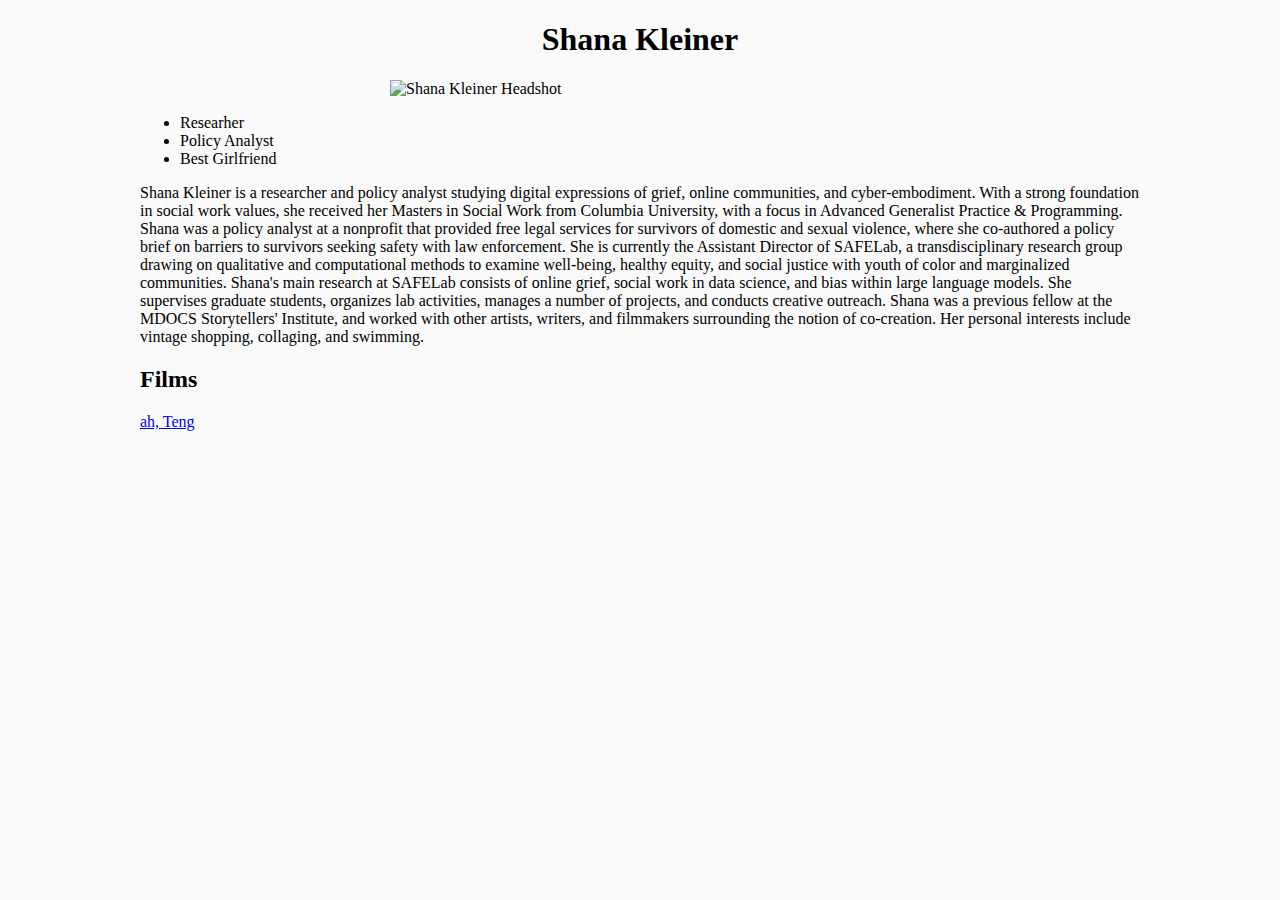
==== index.html @ 78079eb0 "Init + Skeleton" ====
<!DOCTYPE html>
<html lang="en">
<head>
    <meta charset="UTF-8">
    <meta name="viewport" content="width=device-width, initial-scale=1.0">
    <title>Shana Kleiner</title>
    <link rel="stylesheet" href="css/styles.css">
</head>
<body>
    
    <h1>Shana Kleiner</h1>
    
    <img src="images/headshot.jpg" alt="Shana Kleiner Headshot">
    
    <ul>
        <li>Researher</li>
        <li>Policy Analyst</li>
        <li>Best Girlfriend</li>
    </ul>
    
    <p>Shana Kleiner is a researcher and policy analyst studying digital expressions of grief, online communities, and cyber-embodiment. With a strong foundation in social work values, she received her Masters in Social Work from Columbia University, with a focus in Advanced Generalist Practice & Programming. Shana was a policy analyst at a nonprofit that provided free legal services for survivors of domestic and sexual violence, where she co-authored a policy brief on barriers to survivors seeking safety with law enforcement. She is currently the Assistant Director of SAFELab, a transdisciplinary research group drawing on qualitative and computational methods to examine well-being, healthy equity, and social justice with youth of color and marginalized communities. Shana's main research at SAFELab consists of online grief, social work in data science, and bias within large language models. She supervises graduate students, organizes lab activities, manages a number of projects, and conducts creative outreach. Shana was a previous fellow at the MDOCS Storytellers' Institute, and worked with other artists, writers, and filmmakers surrounding the notion of co-creation. Her personal interests include vintage shopping, collaging, and swimming. </p>

    <h2>Films</h2>
    <a href="https://mdocs.skidmore.edu/storytellers/shift/shift-shana-kleiner/">
        ah, Teng
    </a>
</body>
</html>
---- css/styles.css ----
html {
    background-color: #fafafa;
  }

body{
    width: 1000px;
    margin: 0 auto;

}

h1{
    text-align: center;
}

img{
    display: block;
    margin: 0 auto;
    width: 50%;
    height: auto;
}
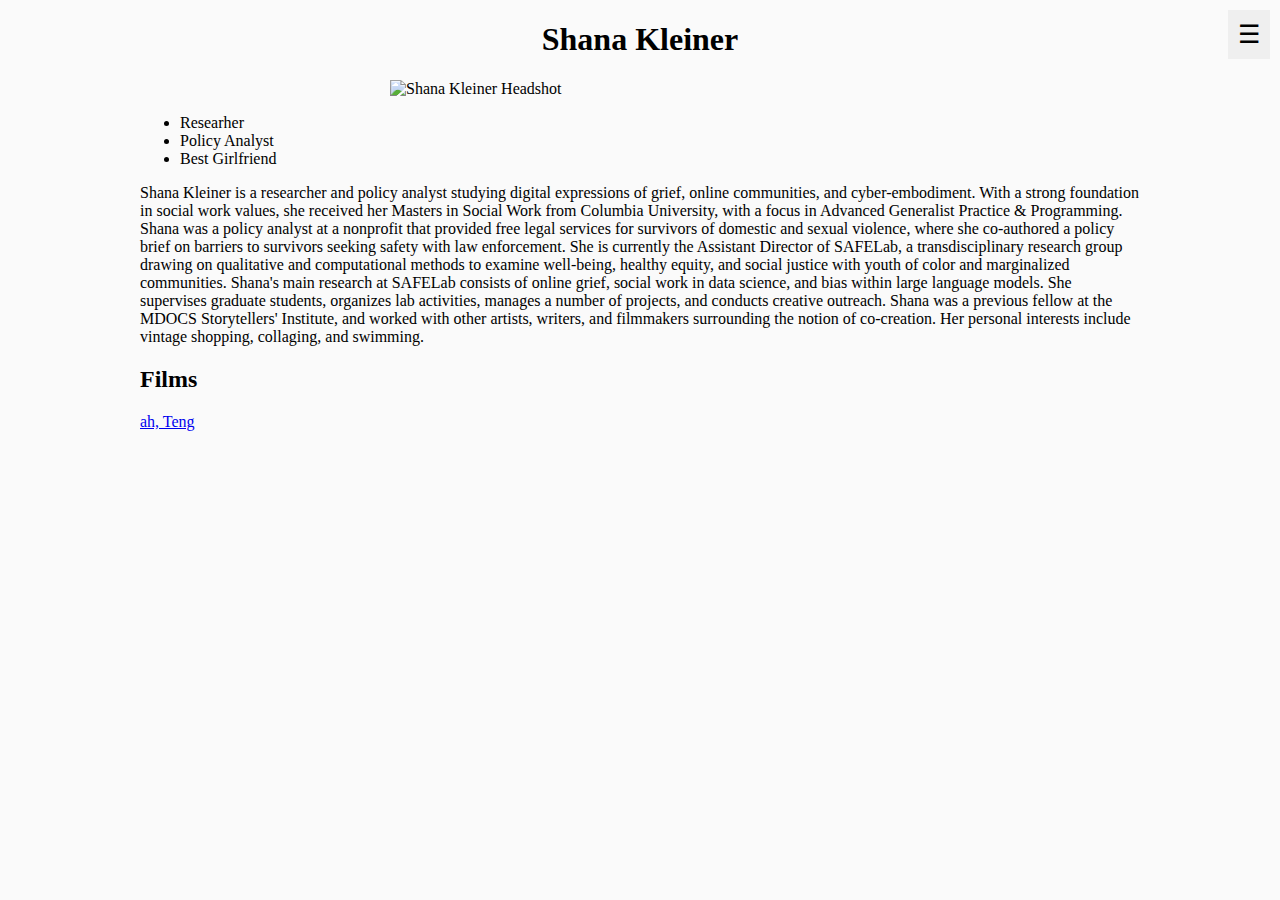
==== commit 1297e883: "Menu Bar and Pages added" ====
--- a/index.html
+++ b/index.html
@@ -5,6 +5,7 @@
     <meta name="viewport" content="width=device-width, initial-scale=1.0">
     <title>Shana Kleiner</title>
     <link rel="stylesheet" href="css/styles.css">
+    <script src="https://code.jquery.com/jquery-3.6.0.min.js"></script>
 </head>
 <body>
     
@@ -24,5 +25,9 @@
     <a href="https://mdocs.skidmore.edu/storytellers/shift/shift-shana-kleiner/">
         ah, Teng
     </a>
+
+    <div id="menu-container"></div>
+    
+    <script src="js/script.js"></script>
 </body>
 </html>--- a/css/styles.css
+++ b/css/styles.css
@@ -17,4 +17,56 @@
     margin: 0 auto;
     width: 50%;
     height: auto;
+}
+
+/* Position Menu Button at Top Right */
+#menu-btn {
+    font-size: 25px;
+    padding: 10px;
+    border: none;
+    color: black;
+    cursor: pointer;
+    position: fixed;
+    top: 10px;
+    right: 10px;  /* Moves the button to the right side */
+    z-index: 1000;
+}
+
+/* Side Menu Styling */
+.menu {
+    height: 100%;
+    width: 0;
+    position: fixed;
+    top: 0;
+    right: 0;  /* Change from left to right */
+    background: white;
+    overflow-x: hidden;
+    transition: 0.4s;
+    padding-top: 60px;
+}
+
+/* Menu Links */
+.menu a {
+    padding: 15px;
+    text-decoration: none;
+    font-size: 20px;
+    color: black;
+    display: block;
+    transition: 0.3s;
+}
+
+.menu a:hover {
+    background: #575757;
+}
+
+/* Close Button (Inside Menu) */
+#close-btn {
+    position: absolute;
+    top: 10px;
+    left: 20px;
+    font-size: 30px;
+    background: none;
+    border: none;
+    color: black;
+    cursor: pointer;
 }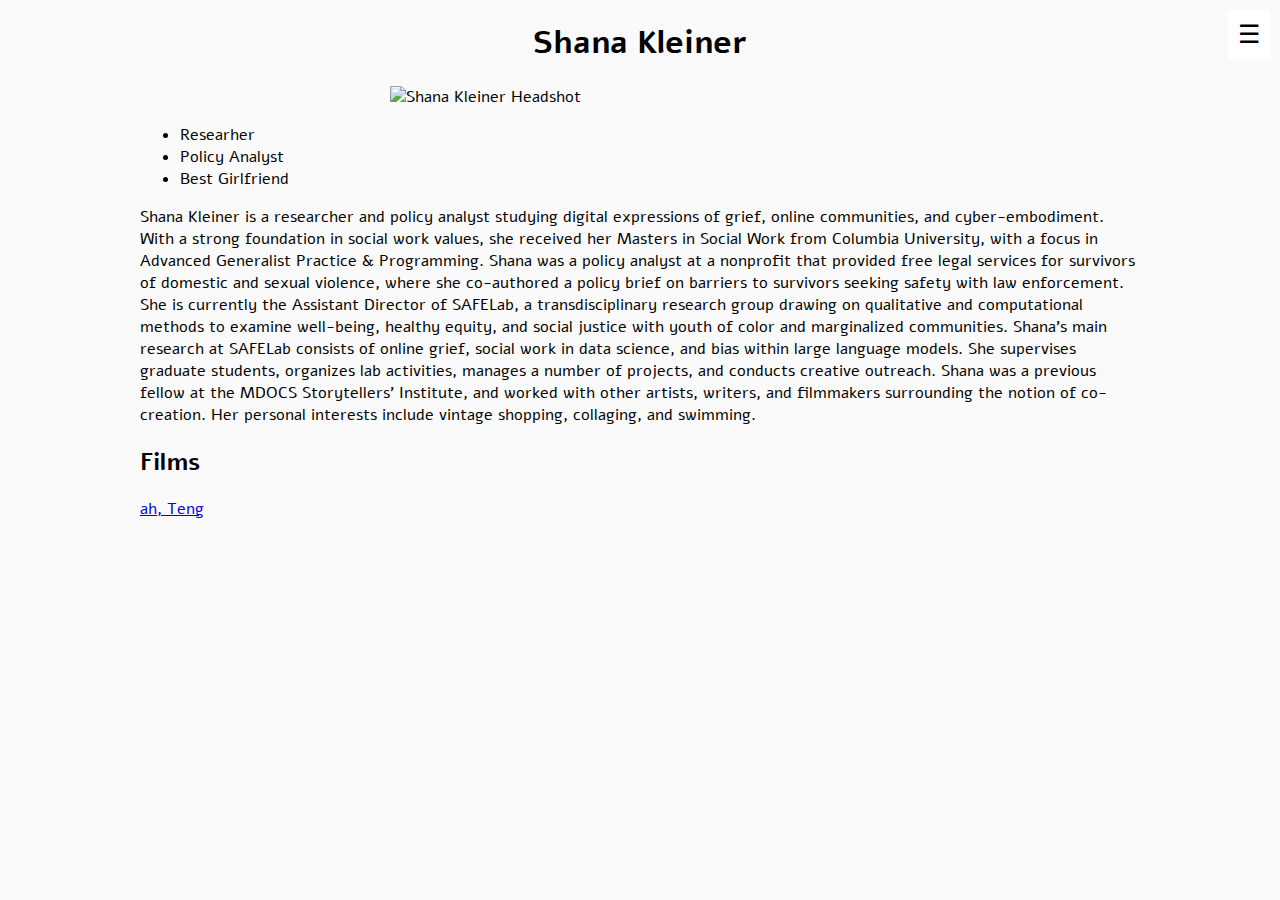
==== commit 4cf7a73c: "Fixed Menu button" ====
--- a/index.html
+++ b/index.html
@@ -4,6 +4,7 @@
     <meta charset="UTF-8">
     <meta name="viewport" content="width=device-width, initial-scale=1.0">
     <title>Shana Kleiner</title>
+    <link href='https://fonts.googleapis.com/css?family=Alef' rel='stylesheet'>
     <link rel="stylesheet" href="css/styles.css">
     <script src="https://code.jquery.com/jquery-3.6.0.min.js"></script>
 </head>
--- a/css/styles.css
+++ b/css/styles.css
@@ -1,5 +1,7 @@
 html {
     background-color: #fafafa;
+    /* Fonts: Alef, Consolas*/
+    font-family: 'Alef';
   }
 
 body{
@@ -24,6 +26,7 @@
     font-size: 25px;
     padding: 10px;
     border: none;
+    background: white;
     color: black;
     cursor: pointer;
     position: fixed;
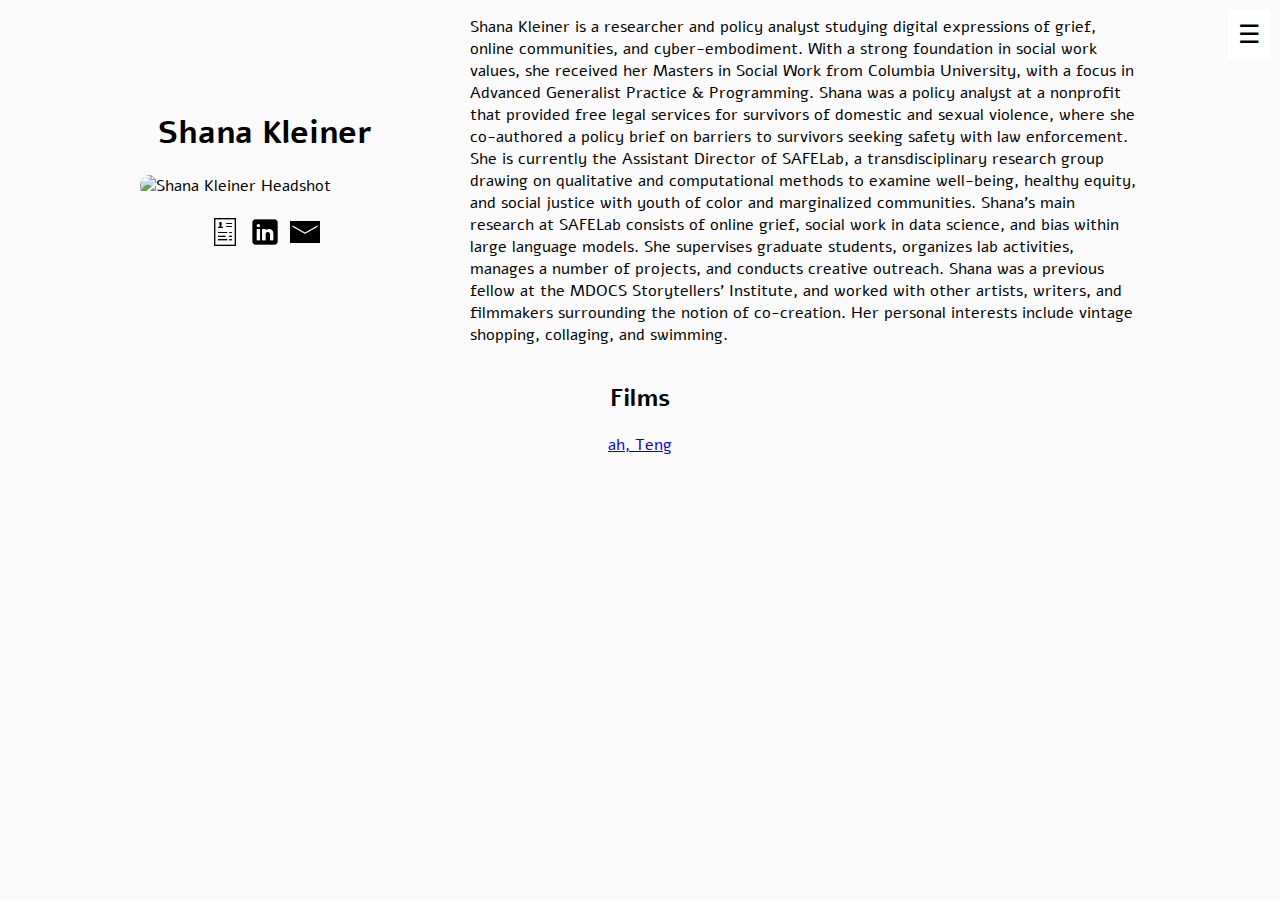
==== commit 4916267e: "Changed Homepage Layout / Added Research" ====
--- a/index.html
+++ b/index.html
@@ -10,18 +10,30 @@
 </head>
 <body>
     
-    <h1>Shana Kleiner</h1>
+    <div class="hpContainer">
+        <div class="headshot">
+            <h1>Shana Kleiner</h1>
+            
+            <img src="images/headshot.jpg" alt="Shana Kleiner Headshot" class="headshot">
+
+            <div class="iconContainer">
+            <a href="documents/Resume.pdf" target="_blank" rel="noopener noreferrer"><img src="images/resume.png" class="icon"></a> 
+            <a href="https://www.linkedin.com/in/shana-kleiner-6a6ba2312/" target="_blank" rel="noopener noreferrer"><img src="images/linkedin.png" class="icon"></a>
+			<a href="mailto:shanakleiner@gmail.com" target="_blank" rel="noopener noreferrer"><img src="images/email.png" class="icon"></a> 
+            </div>
+            
+            <!-- <ul>
+                <li>Researher</li>
+                <li>Policy Analyst</li>
+                <li>Best Girlfriend</li>
+            </ul> -->
+        </div>
+        
+        <div class="bio">
+            <p>Shana Kleiner is a researcher and policy analyst studying digital expressions of grief, online communities, and cyber-embodiment. With a strong foundation in social work values, she received her Masters in Social Work from Columbia University, with a focus in Advanced Generalist Practice & Programming. Shana was a policy analyst at a nonprofit that provided free legal services for survivors of domestic and sexual violence, where she co-authored a policy brief on barriers to survivors seeking safety with law enforcement. She is currently the Assistant Director of SAFELab, a transdisciplinary research group drawing on qualitative and computational methods to examine well-being, healthy equity, and social justice with youth of color and marginalized communities. Shana's main research at SAFELab consists of online grief, social work in data science, and bias within large language models. She supervises graduate students, organizes lab activities, manages a number of projects, and conducts creative outreach. Shana was a previous fellow at the MDOCS Storytellers' Institute, and worked with other artists, writers, and filmmakers surrounding the notion of co-creation. Her personal interests include vintage shopping, collaging, and swimming. </p>
+        </div>
+    </div>
     
-    <img src="images/headshot.jpg" alt="Shana Kleiner Headshot">
-    
-    <ul>
-        <li>Researher</li>
-        <li>Policy Analyst</li>
-        <li>Best Girlfriend</li>
-    </ul>
-    
-    <p>Shana Kleiner is a researcher and policy analyst studying digital expressions of grief, online communities, and cyber-embodiment. With a strong foundation in social work values, she received her Masters in Social Work from Columbia University, with a focus in Advanced Generalist Practice & Programming. Shana was a policy analyst at a nonprofit that provided free legal services for survivors of domestic and sexual violence, where she co-authored a policy brief on barriers to survivors seeking safety with law enforcement. She is currently the Assistant Director of SAFELab, a transdisciplinary research group drawing on qualitative and computational methods to examine well-being, healthy equity, and social justice with youth of color and marginalized communities. Shana's main research at SAFELab consists of online grief, social work in data science, and bias within large language models. She supervises graduate students, organizes lab activities, manages a number of projects, and conducts creative outreach. Shana was a previous fellow at the MDOCS Storytellers' Institute, and worked with other artists, writers, and filmmakers surrounding the notion of co-creation. Her personal interests include vintage shopping, collaging, and swimming. </p>
-
     <h2>Films</h2>
     <a href="https://mdocs.skidmore.edu/storytellers/shift/shift-shana-kleiner/">
         ah, Teng
--- a/css/styles.css
+++ b/css/styles.css
@@ -7,19 +7,60 @@
 body{
     width: 1000px;
     margin: 0 auto;
+    display: flex;
+    flex-direction: column;
+    justify-content: center;
+    align-items: center;
+}
 
+.hpContainer {
+    display: flex;
+    align-items: center;  /* Align content to the top */
+    gap: 80px;  /* Space between image and bio */
+}
+
+.headshot {
+    width: 250px;  /* Adjust image size */
+    height: auto;
+    display: block;
+    border-radius: 10px; /* Optional: rounded corners */
+    margin-bottom: 20px;
+}
+
+.iconContainer {
+    display: flex;
+    justify-content: center;  /* Center icons horizontally */
+    gap: 10px;  /* Space between icons */
+    margin-top: 10px;  /* Space between the image and icons */
+}
+
+/* Style for Icons */
+.icon {
+    width: 30px;  /* Set small size */
+    height: auto;
+    transition: transform 0.2s ease-in-out;
+}
+
+/* Add Hover Effect */
+.icon-container img:hover {
+    transform: scale(1.2);  /* Slightly enlarge on hover */
+}
+
+.bio {
+    flex: 1; /* Allow the paragraph to take remaining space */
+    text-align: left;  /* Align text to the left */
 }
 
 h1{
     text-align: center;
 }
 
-img{
+/* img{
     display: block;
     margin: 0 auto;
     width: 50%;
     height: auto;
-}
+} */
 
 /* Position Menu Button at Top Right */
 #menu-btn {
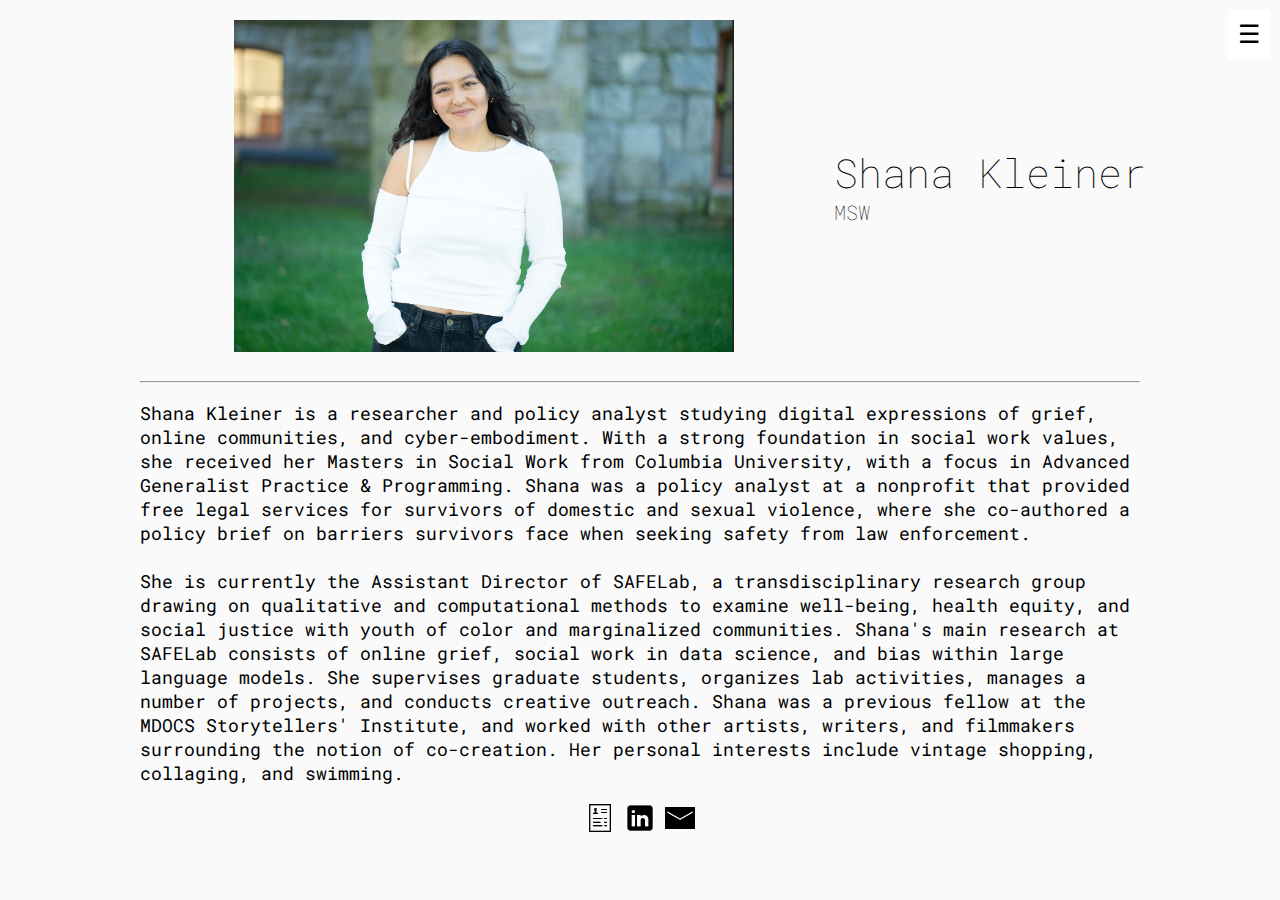
==== commit 0276da05: "Update Headshot/Change Font/Rearrange  page" ====
--- a/index.html
+++ b/index.html
@@ -4,41 +4,35 @@
     <meta charset="UTF-8">
     <meta name="viewport" content="width=device-width, initial-scale=1.0">
     <title>Shana Kleiner</title>
-    <link href='https://fonts.googleapis.com/css?family=Alef' rel='stylesheet'>
+    <link href='https://fonts.googleapis.com/css?family=Roboto Mono' rel='stylesheet'>
+    <link href='https://fonts.googleapis.com/css?family=Roboto' rel='stylesheet'>
     <link rel="stylesheet" href="css/styles.css">
     <script src="https://code.jquery.com/jquery-3.6.0.min.js"></script>
 </head>
 <body>
     
-    <div class="hpContainer">
-        <div class="headshot">
+    <div class="hpContainer"> 
+        <img src="images/mainHeadshot.png" alt="Shana Kleiner Headshot" class="headshot">
+        
+        <div class="titleContainer">
             <h1>Shana Kleiner</h1>
-            
-            <img src="images/headshot.jpg" alt="Shana Kleiner Headshot" class="headshot">
-
-            <div class="iconContainer">
-            <a href="documents/Resume.pdf" target="_blank" rel="noopener noreferrer"><img src="images/resume.png" class="icon"></a> 
-            <a href="https://www.linkedin.com/in/shana-kleiner-6a6ba2312/" target="_blank" rel="noopener noreferrer"><img src="images/linkedin.png" class="icon"></a>
-			<a href="mailto:shanakleiner@gmail.com" target="_blank" rel="noopener noreferrer"><img src="images/email.png" class="icon"></a> 
-            </div>
-            
-            <!-- <ul>
-                <li>Researher</li>
-                <li>Policy Analyst</li>
-                <li>Best Girlfriend</li>
-            </ul> -->
-        </div>
-        
-        <div class="bio">
-            <p>Shana Kleiner is a researcher and policy analyst studying digital expressions of grief, online communities, and cyber-embodiment. With a strong foundation in social work values, she received her Masters in Social Work from Columbia University, with a focus in Advanced Generalist Practice & Programming. Shana was a policy analyst at a nonprofit that provided free legal services for survivors of domestic and sexual violence, where she co-authored a policy brief on barriers to survivors seeking safety with law enforcement. She is currently the Assistant Director of SAFELab, a transdisciplinary research group drawing on qualitative and computational methods to examine well-being, healthy equity, and social justice with youth of color and marginalized communities. Shana's main research at SAFELab consists of online grief, social work in data science, and bias within large language models. She supervises graduate students, organizes lab activities, manages a number of projects, and conducts creative outreach. Shana was a previous fellow at the MDOCS Storytellers' Institute, and worked with other artists, writers, and filmmakers surrounding the notion of co-creation. Her personal interests include vintage shopping, collaging, and swimming. </p>
+            <h3>MSW</h3>
         </div>
     </div>
+
+    <div class="bio">
+        <hr>
+        <p>Shana Kleiner is a researcher and policy analyst studying digital expressions of grief, online communities, and cyber-embodiment. With a strong foundation in social work values, she received her Masters in Social Work from Columbia University, with a focus in Advanced Generalist Practice & Programming. Shana was a policy analyst at a nonprofit that provided free legal services for survivors of domestic and sexual violence, where she co-authored a policy brief on barriers survivors face when seeking safety from law enforcement.
+        <br></br>
+        She is currently the Assistant Director of SAFELab, a transdisciplinary research group drawing on qualitative and computational methods to examine well-being, health equity, and social justice with youth of color and marginalized communities. Shana's main research at SAFELab consists of online grief, social work in data science, and bias within large language models. She supervises graduate students, organizes lab activities, manages a number of projects, and conducts creative outreach. Shana was a previous fellow at the MDOCS Storytellers' Institute, and worked with other artists, writers, and filmmakers surrounding the notion of co-creation. Her personal interests include vintage shopping, collaging, and swimming. </p>
+    </div>
+
+    <div class="iconContainer">
+        <a href="documents/Resume.pdf" target="_blank" rel="noopener noreferrer"><img src="images/resume.png" class="icon"></a> 
+        <a href="https://www.linkedin.com/in/shana-kleiner-6a6ba2312/" target="_blank" rel="noopener noreferrer"><img src="images/linkedin.png" class="icon"></a>
+        <a href="mailto:shanakleiner@gmail.com" target="_blank" rel="noopener noreferrer"><img src="images/email.png" class="icon"></a> 
+    </div>
     
-    <h2>Films</h2>
-    <a href="https://mdocs.skidmore.edu/storytellers/shift/shift-shana-kleiner/">
-        ah, Teng
-    </a>
-
     <div id="menu-container"></div>
     
     <script src="js/script.js"></script>
--- a/css/styles.css
+++ b/css/styles.css
@@ -1,11 +1,10 @@
 html {
     background-color: #fafafa;
-    /* Fonts: Alef, Consolas*/
-    font-family: 'Alef';
+    /* Fonts: Alef, Consolas, Robot Mono*/
+    font-family: 'Roboto Mono';
   }
 
 body{
-    width: 1000px;
     margin: 0 auto;
     display: flex;
     flex-direction: column;
@@ -16,22 +15,36 @@
 .hpContainer {
     display: flex;
     align-items: center;  /* Align content to the top */
-    gap: 80px;  /* Space between image and bio */
+    gap: 100px;  /* Space between image and bio */
 }
 
+
 .headshot {
-    width: 250px;  /* Adjust image size */
+    width: 500px;  /* Adjust image size */
     height: auto;
     display: block;
-    border-radius: 10px; /* Optional: rounded corners */
     margin-bottom: 20px;
+    margin-top: 20px;
+    margin-left: 100px;
+}
+
+.titleContainer h1{
+    margin: 0px;
+    font-family: 'Roboto Mono';
+    font-size: 40px;
+    font-weight: 100;
+}
+.titleContainer h3{
+    margin: 0px;
+    font-family: 'Roboto Mono';
+    font-size: 20px;
+    font-weight: 100;
 }
 
 .iconContainer {
     display: flex;
     justify-content: center;  /* Center icons horizontally */
     gap: 10px;  /* Space between icons */
-    margin-top: 10px;  /* Space between the image and icons */
 }
 
 /* Style for Icons */
@@ -47,8 +60,13 @@
 }
 
 .bio {
+
     flex: 1; /* Allow the paragraph to take remaining space */
     text-align: left;  /* Align text to the left */
+    font-family: 'Roboto Mono';
+    font-size: 18px;
+    width: 1000px;
+    justify-content: center;
 }
 
 h1{
